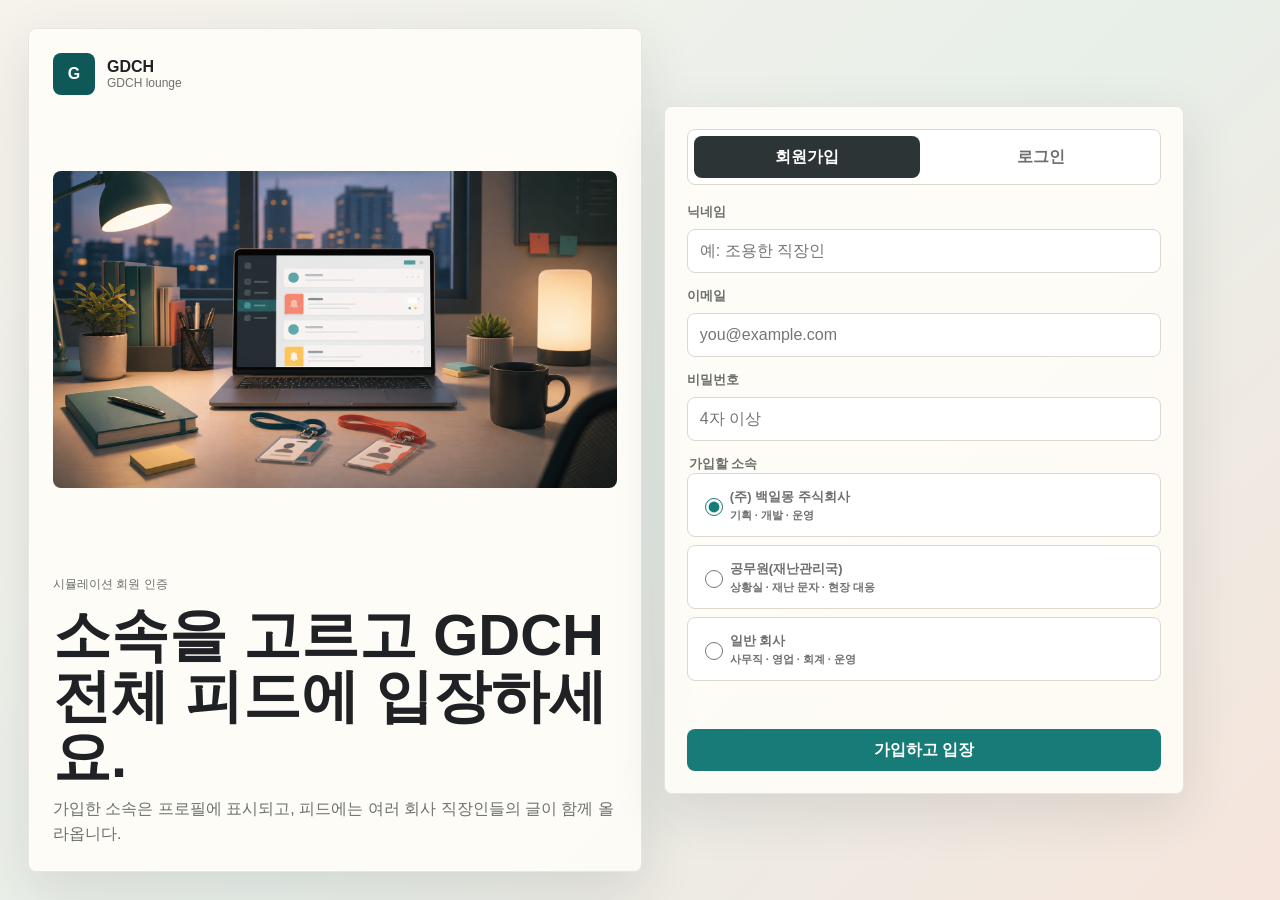
==== post.html @ 3b729e51 "Add files via upload" ====
﻿<!doctype html>
<html lang="ko">
  <head>
    <meta charset="UTF-8" />
    <meta name="viewport" content="width=device-width, initial-scale=1.0" />
    <title>GDCH 게시글 | GDCH</title>
    <link rel="stylesheet" href="styles.css" />
  </head>
  <body>
    <div class="app-shell" id="postShell">
      <aside class="sidebar" aria-label="주요 메뉴">
        <a class="brand" href="index.html" aria-label="GDCH 홈">
          <span class="brand-mark">G</span>
          <span>
            <strong>GDCH</strong>
            <small>GDCH lounge</small>
          </span>
        </a>
        <section class="profile-card" aria-label="내 프로필">
          <div class="profile-avatar" id="profileAvatar">나</div>
          <div>
            <span class="eyebrow">내 프로필</span>
            <h2 id="profileName">로그인 사용자</h2>
            <p id="profileGroup">소속 확인 중</p>
          </div>
        </section>

        <nav class="nav-list">
          <a class="nav-item" href="index.html" title="목록으로">
            <span class="icon">⌂</span><span>내 피드</span>
          </a>
          <button class="nav-item active" type="button" title="상세글">
            <span class="icon">▣</span><span>상세글</span>
          </button>
        </nav>

        <section class="identity-card">
          <img src="assets/workplace-panel.png" alt="업무용 책상과 노트북 일러스트" />
          <div>
            <span class="eyebrow">익명 인증 상태</span>
            <h2 id="identityTitle">인증 확인 중</h2>
            <p id="identityText">가입 소속과 관계없이 전체 글을 확인할 수 있습니다.</p>
          </div>
        </section>
      </aside>

      <main class="main">
        <header class="topbar">
          <div>
            <p class="eyebrow">GDCH 게시글</p>
            <h1 id="detailTitle">글을 불러오는 중</h1>
          </div>
          <div class="topbar-actions">
            <a class="ghost-button link-button" href="index.html">목록으로</a>
            <button class="ghost-button" type="button" id="logoutButton">로그아웃</button>
          </div>
        </header>

        <section class="content-grid detail-page-grid">
          <div class="feed" id="postDetail" aria-live="polite"></div>

          <aside class="right-rail" aria-label="게시글 정보">
            <section class="panel">
              <h2>글 정보</h2>
              <div class="metric-list">
                <div><strong id="detailLikes">0</strong><span>좋아요</span></div>
                <div><strong id="detailComments">0</strong><span>댓글</span></div>
                <div><strong id="detailGroup">-</strong><span>소속</span></div>
              </div>
            </section>
            <section class="panel compact">
              <h2>댓글 안내</h2>
              <p>댓글은 현재 브라우저의 시뮬레이션 데이터에 저장됩니다.</p>
            </section>
          </aside>
        </section>
      </main>
    </div>

    <script src="app-data.js"></script>
    <script src="post.js"></script>
  </body>
</html>
---- styles.css ----
﻿:root {
  color-scheme: light;
  --bg: #f4f1ea;
  --surface: #fffdf8;
  --surface-strong: #ffffff;
  --ink: #202124;
  --muted: #6d706d;
  --line: #ded8ce;
  --teal: #177c78;
  --teal-dark: #0e5957;
  --coral: #d85f45;
  --yellow: #e5b94c;
  --charcoal: #2d3436;
  --shadow: 0 18px 55px rgba(39, 42, 38, 0.12);
}

* {
  box-sizing: border-box;
}

body {
  margin: 0;
  min-height: 100vh;
  color: var(--ink);
  background: linear-gradient(135deg, #f7f3ec 0%, #e8efe9 54%, #f6e5dc 100%);
  font-family: Arial, "Noto Sans KR", sans-serif;
}

button,
input,
select,
textarea {
  font: inherit;
}

button {
  cursor: pointer;
}

.app-shell {
  display: grid;
  grid-template-columns: 280px minmax(0, 1fr);
  min-height: 100vh;
}

.sidebar {
  position: sticky;
  top: 0;
  height: 100vh;
  display: flex;
  flex-direction: column;
  gap: 24px;
  padding: 24px;
  border-right: 1px solid rgba(32, 33, 36, 0.1);
  background: rgba(255, 253, 248, 0.82);
  backdrop-filter: blur(18px);
}

.brand {
  display: flex;
  align-items: center;
  gap: 12px;
  color: inherit;
  text-decoration: none;
}

.brand-mark {
  display: grid;
  width: 42px;
  height: 42px;
  place-items: center;
  border-radius: 8px;
  color: #fff;
  background: var(--teal-dark);
  font-weight: 800;
}

.brand strong,
.brand small {
  display: block;
}

.brand small,
.eyebrow {
  color: var(--muted);
  font-size: 12px;
  letter-spacing: 0;
}

.nav-list {
  display: grid;
  gap: 8px;
}

.nav-item {
  display: flex;
  align-items: center;
  gap: 10px;
  width: 100%;
  min-height: 44px;
  padding: 0 12px;
  border: 1px solid transparent;
  border-radius: 8px;
  color: var(--muted);
  background: transparent;
  text-align: left;
}

.nav-item.active,
.nav-item:hover {
  color: var(--ink);
  border-color: var(--line);
  background: #fff;
}

.icon {
  display: grid;
  width: 22px;
  height: 22px;
  place-items: center;
  color: var(--teal);
  font-weight: 700;
}

.identity-card {
  margin-top: auto;
  overflow: hidden;
  border: 1px solid var(--line);
  border-radius: 8px;
  background: var(--surface-strong);
  box-shadow: var(--shadow);
}

.identity-card img {
  display: block;
  width: 100%;
  aspect-ratio: 16 / 10;
  object-fit: cover;
}

.identity-card div {
  padding: 16px;
}

.identity-card h2,
.panel h2 {
  margin: 6px 0 8px;
  font-size: 18px;
}

.identity-card p,
.panel p {
  margin: 0;
  color: var(--muted);
  line-height: 1.55;
}

.main {
  padding: 28px;
}

.topbar,
.toolbar,
.composer,
.post,
.panel {
  border: 1px solid rgba(32, 33, 36, 0.1);
  border-radius: 8px;
  background: rgba(255, 253, 248, 0.9);
}

.topbar {
  display: flex;
  align-items: center;
  justify-content: space-between;
  gap: 16px;
  padding: 22px 24px;
}

.topbar h1 {
  margin: 4px 0 0;
  font-size: clamp(28px, 4vw, 46px);
  line-height: 1.05;
}

.primary-button,
.ghost-button {
  min-height: 42px;
  padding: 0 16px;
  border-radius: 8px;
  border: 1px solid transparent;
  font-weight: 700;
}

.primary-button {
  color: #fff;
  background: var(--teal);
}

.primary-button:hover {
  background: var(--teal-dark);
}

.ghost-button {
  color: var(--charcoal);
  background: #fff;
  border-color: var(--line);
}






.toolbar {
  display: flex;
  justify-content: space-between;
  gap: 14px;
  margin-top: 18px;
  padding: 12px;
}

.segmented {
  display: flex;
  flex-wrap: wrap;
  gap: 8px;
}

.segment {
  min-height: 36px;
  padding: 0 14px;
  border: 1px solid transparent;
  border-radius: 8px;
  color: var(--muted);
  background: transparent;
}

.segment.active {
  color: #fff;
  background: var(--charcoal);
}

.search-box {
  display: flex;
  align-items: center;
  gap: 8px;
  min-width: min(320px, 100%);
  padding: 0 12px;
  border: 1px solid var(--line);
  border-radius: 8px;
  background: #fff;
}

.search-box input {
  width: 100%;
  min-height: 36px;
  border: 0;
  outline: 0;
  background: transparent;
}

.composer {
  display: grid;
  gap: 14px;
  margin-top: 18px;
  padding: 18px;
}

.composer.hidden {
  display: none;
}

.composer-grid {
  display: grid;
  grid-template-columns: 180px minmax(0, 1fr);
  gap: 12px;
}

.composer label {
  display: grid;
  gap: 7px;
  color: var(--muted);
  font-size: 13px;
  font-weight: 700;
}

.composer input,
.composer select,
.composer textarea {
  width: 100%;
  border: 1px solid var(--line);
  border-radius: 8px;
  background: #fff;
  color: var(--ink);
  outline-color: var(--teal);
}

.composer input,
.composer select {
  min-height: 42px;
  padding: 0 12px;
}

.composer textarea {
  resize: vertical;
  padding: 12px;
}

.composer-actions {
  display: flex;
  justify-content: flex-end;
  gap: 8px;
}

.content-grid {
  display: grid;
  grid-template-columns: minmax(0, 1fr) 300px;
  gap: 18px;
  margin-top: 18px;
}

.feed {
  display: grid;
  gap: 12px;
}

.post {
  padding: 18px;
  background: var(--surface-strong);
}

.post-header,
.post-footer {
  display: flex;
  align-items: center;
  justify-content: space-between;
  gap: 12px;
}

.author {
  display: flex;
  align-items: center;
  gap: 10px;
}

.avatar {
  display: grid;
  width: 38px;
  height: 38px;
  place-items: center;
  border-radius: 8px;
  color: #fff;
  background: var(--coral);
  font-weight: 800;
}

.author strong,
.author span {
  display: block;
}

.author span,
.post-meta,
.empty-state {
  color: var(--muted);
  font-size: 13px;
}

.badge {
  display: inline-flex;
  align-items: center;
  min-height: 28px;
  padding: 0 10px;
  border-radius: 999px;
  color: var(--teal-dark);
  background: #dbece8;
  font-size: 12px;
  font-weight: 800;
}

.post h2 {
  margin: 16px 0 8px;
  font-size: 20px;
}

.post p {
  margin: 0;
  color: #3f4441;
  line-height: 1.62;
}

.post-footer {
  margin-top: 16px;
}

.action-row {
  display: flex;
  flex-wrap: wrap;
  gap: 8px;
}

.action-button {
  min-height: 34px;
  padding: 0 10px;
  border: 1px solid var(--line);
  border-radius: 8px;
  background: #fff;
  color: var(--muted);
}

.action-button.active {
  color: var(--teal-dark);
  border-color: rgba(23, 124, 120, 0.45);
  background: #edf7f4;
}

.right-rail {
  display: grid;
  align-content: start;
  gap: 12px;
}

.panel {
  padding: 18px;
}

.metric-list {
  display: grid;
  gap: 10px;
}

.metric-list div {
  display: flex;
  align-items: baseline;
  justify-content: space-between;
  gap: 12px;
  padding-bottom: 10px;
  border-bottom: 1px solid var(--line);
}

.metric-list div:last-child {
  padding-bottom: 0;
  border-bottom: 0;
}

.metric-list strong {
  font-size: 22px;
  color: var(--teal-dark);
}

.metric-list span {
  color: var(--muted);
  font-size: 13px;
}

.chips {
  display: flex;
  flex-wrap: wrap;
  gap: 8px;
}

.chip {
  display: inline-flex;
  align-items: center;
  min-height: 32px;
  padding: 0 10px;
  border-radius: 999px;
  color: var(--charcoal);
  background: #f1e8da;
  font-size: 13px;
}

.compact {
  border-left: 4px solid var(--yellow);
}

.empty-state {
  padding: 26px;
  border: 1px dashed var(--line);
  border-radius: 8px;
  background: rgba(255, 253, 248, 0.7);
  text-align: center;
}

@media (max-width: 1080px) {
  .app-shell,
  .content-grid {
    grid-template-columns: 1fr;
  }

  .sidebar {
    position: static;
    height: auto;
  }

  .identity-card {
    display: grid;
    grid-template-columns: 160px minmax(0, 1fr);
  }

  .identity-card img {
    height: 100%;
    aspect-ratio: auto;
  }
}

@media (max-width: 720px) {
  .main,
  .sidebar {
    padding: 16px;
  }

  .topbar,
  .toolbar,
  .post-header,
  .post-footer {
    align-items: stretch;
    flex-direction: column;
  }
  .composer-grid,
  .identity-card {
    grid-template-columns: 1fr;
  }

  .search-box {
    width: 100%;
  }

  .primary-button,
  .ghost-button {
    width: 100%;
  }
}

.hidden {
  display: none !important;
}

.auth-screen {
  display: grid;
  grid-template-columns: minmax(360px, 0.9fr) minmax(360px, 520px);
  gap: 22px;
  min-height: 100vh;
  padding: 28px;
}

.auth-visual,
.auth-panel {
  border: 1px solid rgba(32, 33, 36, 0.1);
  border-radius: 8px;
  background: rgba(255, 253, 248, 0.9);
  box-shadow: var(--shadow);
}

.auth-visual {
  display: grid;
  align-content: space-between;
  gap: 22px;
  overflow: hidden;
  padding: 24px;
}

.auth-visual img {
  width: 100%;
  max-height: 380px;
  object-fit: cover;
  border-radius: 8px;
}

.auth-visual h1 {
  max-width: 760px;
  margin: 8px 0 10px;
  font-size: clamp(32px, 5vw, 58px);
  line-height: 1.05;
}

.auth-visual p:last-child,
.band-text {
  margin: 0;
  color: var(--muted);
  line-height: 1.55;
}

.auth-panel {
  align-self: center;
  display: grid;
  gap: 18px;
  padding: 22px;
}

.auth-tabs {
  display: grid;
  grid-template-columns: 1fr 1fr;
  gap: 8px;
  padding: 6px;
  border: 1px solid var(--line);
  border-radius: 8px;
  background: #fff;
}

.auth-tab {
  min-height: 42px;
  border: 0;
  border-radius: 8px;
  color: var(--muted);
  background: transparent;
  font-weight: 800;
}

.auth-tab.active {
  color: #fff;
  background: var(--charcoal);
}

.auth-form {
  display: grid;
  gap: 14px;
}

.auth-form label,
.auth-form fieldset {
  display: grid;
  gap: 8px;
}

.auth-form label span,
.auth-form legend {
  color: var(--muted);
  font-size: 13px;
  font-weight: 800;
}

.auth-form input[type="text"],
.auth-form input[type="email"],
.auth-form input[type="password"] {
  width: 100%;
  min-height: 44px;
  padding: 0 12px;
  border: 1px solid var(--line);
  border-radius: 8px;
  background: #fff;
  outline-color: var(--teal);
}

.auth-form fieldset {
  margin: 0;
  padding: 0;
  border: 0;
}

.group-choice {
  grid-template-columns: 22px minmax(0, 1fr);
  align-items: center;
  min-height: 64px;
  padding: 12px;
  border: 1px solid var(--line);
  border-radius: 8px;
  background: #fff;
}

.group-choice input {
  width: 18px;
  height: 18px;
  accent-color: var(--teal);
}

.group-choice strong,
.group-choice small {
  display: block;
}

.group-choice small {
  margin-top: 3px;
  color: var(--muted);
}

.form-message {
  min-height: 20px;
  margin: 0;
  color: var(--coral);
  font-size: 13px;
  font-weight: 700;
}

.topbar-actions {
  display: flex;
  gap: 8px;
}

@media (max-width: 900px) {
  .auth-screen {
    grid-template-columns: 1fr;
    padding: 16px;
  }
}

@media (max-width: 720px) {
  .topbar-actions {
    display: grid;
    grid-template-columns: 1fr;
  }
}

.post-clickable {
  cursor: pointer;
  transition: transform 160ms ease, box-shadow 160ms ease, border-color 160ms ease;
}

.post-clickable:hover,
.post-clickable:focus-visible {
  border-color: rgba(23, 124, 120, 0.35);
  box-shadow: 0 12px 34px rgba(39, 42, 38, 0.1);
  transform: translateY(-1px);
  outline: 0;
}


.community-heading {
  display: flex;
  align-items: center;
  justify-content: space-between;
  gap: 14px;
  padding: 16px 18px;
  border: 1px solid rgba(32, 33, 36, 0.1);
  border-radius: 8px;
  background: rgba(255, 253, 248, 0.9);
}

.community-heading h2 {
  margin: 4px 0 0;
  font-size: 22px;
}

.community-heading span {
  color: var(--muted);
  font-size: 13px;
  font-weight: 700;
}

.detail-view {
  display: grid;
  gap: 14px;
}

.back-button {
  justify-self: start;
}

.detail-header {
  padding-top: 2px;
}

.detail-body {
  font-size: 17px;
}

.comments-panel {
  display: grid;
  gap: 14px;
  padding: 18px;
  border: 1px solid rgba(32, 33, 36, 0.1);
  border-radius: 8px;
  background: var(--surface-strong);
}

.comments-head {
  display: flex;
  align-items: baseline;
  justify-content: space-between;
  gap: 12px;
  padding-bottom: 12px;
  border-bottom: 1px solid var(--line);
}

.comments-head h2 {
  margin: 0;
  font-size: 18px;
}

.comments-head span {
  color: var(--muted);
  font-size: 13px;
}

.comment-list {
  display: grid;
  gap: 12px;
}

.comment-item {
  display: grid;
  grid-template-columns: 34px minmax(0, 1fr);
  gap: 10px;
  padding: 12px;
  border: 1px solid var(--line);
  border-radius: 8px;
  background: #fff;
}

.comment-avatar {
  display: grid;
  width: 34px;
  height: 34px;
  place-items: center;
  border-radius: 8px;
  color: #fff;
  background: var(--teal);
  font-size: 12px;
  font-weight: 800;
}

.comment-item strong,
.comment-item span {
  display: block;
}

.comment-item p {
  margin: 5px 0 6px;
  color: #3f4441;
  line-height: 1.55;
}

.comment-item span {
  color: var(--muted);
  font-size: 12px;
}

.comment-form {
  display: grid;
  gap: 10px;
}

.comment-form label {
  display: grid;
  gap: 7px;
  color: var(--muted);
  font-size: 13px;
  font-weight: 800;
}

.comment-form textarea {
  width: 100%;
  resize: vertical;
  padding: 12px;
  border: 1px solid var(--line);
  border-radius: 8px;
  background: #fff;
  outline-color: var(--teal);
}

.comment-form .primary-button {
  justify-self: end;
}

@media (max-width: 720px) {
  .community-heading,
  .comments-head {
    align-items: stretch;
    flex-direction: column;
  }

  .comment-form .primary-button {
    justify-self: stretch;
  }
}

.link-button {
  display: inline-flex;
  align-items: center;
  justify-content: center;
  text-decoration: none;
}

.detail-page-grid {
  align-items: start;
}

.nav-list a.nav-item {
  text-decoration: none;
}

.profile-card {
  display: grid;
  grid-template-columns: 46px minmax(0, 1fr);
  gap: 12px;
  align-items: center;
  padding: 14px;
  border: 1px solid var(--line);
  border-radius: 8px;
  background: #fff;
}

.profile-avatar {
  display: grid;
  width: 46px;
  height: 46px;
  place-items: center;
  border-radius: 8px;
  color: #fff;
  background: var(--coral);
  font-size: 18px;
  font-weight: 800;
}

.profile-card h2 {
  margin: 4px 0 3px;
  overflow: hidden;
  font-size: 18px;
  text-overflow: ellipsis;
  white-space: nowrap;
}

.profile-card p {
  margin: 0;
  overflow: hidden;
  color: var(--muted);
  font-size: 13px;
  text-overflow: ellipsis;
  white-space: nowrap;
}
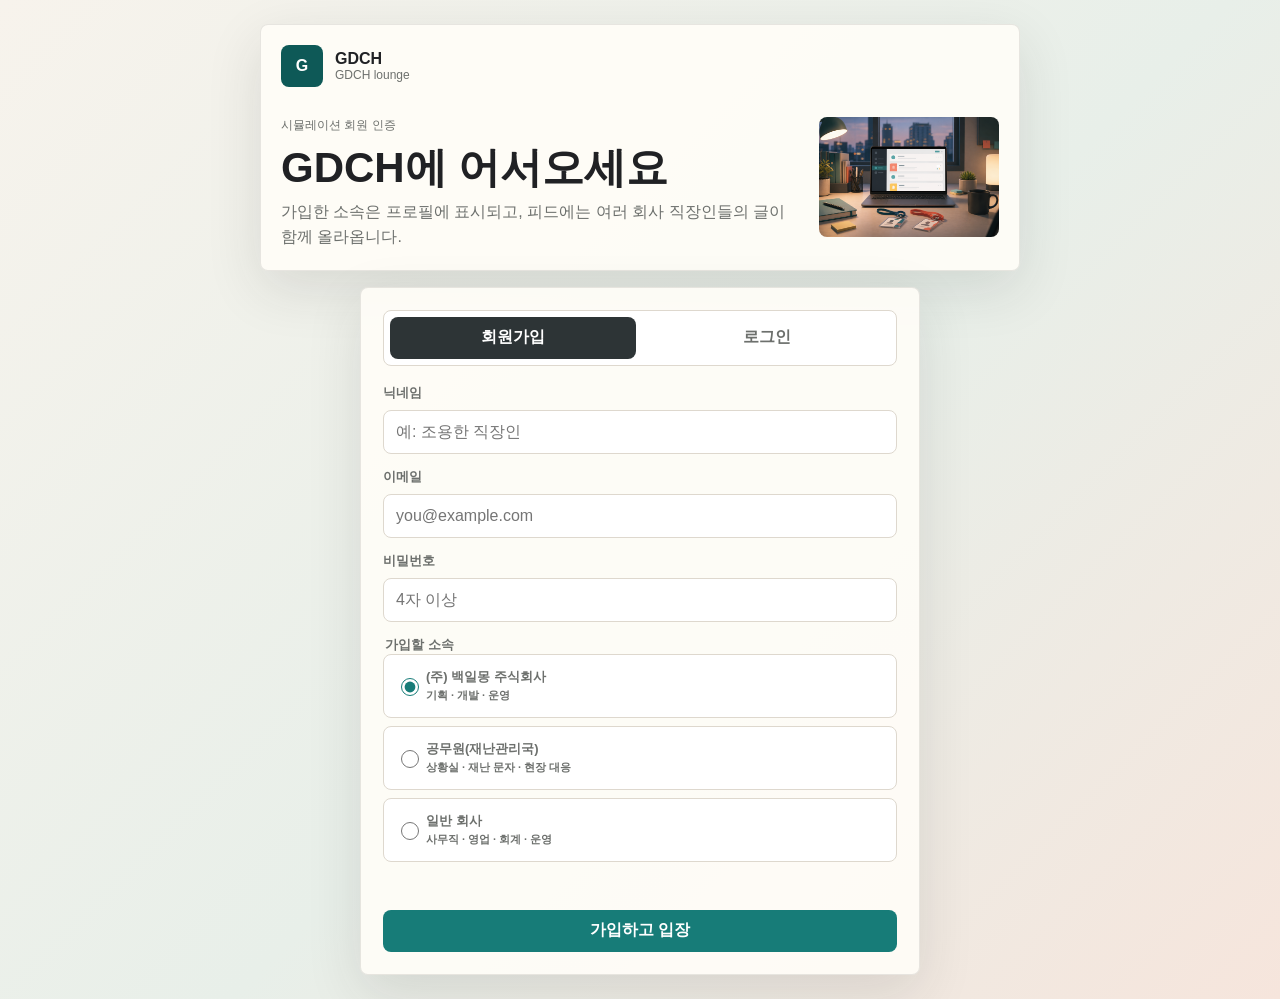
==== commit 9a39c7d8: "Add files via upload" ====
--- a/post.html
+++ b/post.html
@@ -47,8 +47,8 @@
       <main class="main">
         <header class="topbar">
           <div>
-            <p class="eyebrow">GDCH 게시글</p>
-            <h1 id="detailTitle">글을 불러오는 중</h1>
+            <p class="eyebrow" id="detailTitle">GDCH 게시글</p>
+            <h1>상세글</h1>
           </div>
           <div class="topbar-actions">
             <a class="ghost-button link-button" href="index.html">목록으로</a>
@@ -85,3 +85,4 @@
 
 
 
+
--- a/styles.css
+++ b/styles.css
@@ -920,3 +920,74 @@
 }
 
 
+
+/* Centered authentication layout */
+.auth-screen {
+  grid-template-columns: minmax(0, 760px);
+  justify-content: center;
+  align-content: center;
+  gap: 16px;
+  padding: 24px;
+}
+
+.auth-visual {
+  display: grid;
+  grid-template-columns: minmax(0, 1fr) 180px;
+  align-items: center;
+  gap: 18px;
+  padding: 20px;
+}
+
+.auth-visual .brand {
+  grid-column: 1 / -1;
+}
+
+.auth-visual img {
+  grid-column: 2;
+  grid-row: 2;
+  width: 180px;
+  height: 120px;
+  max-height: none;
+}
+
+.auth-visual > div:last-child {
+  grid-column: 1;
+  grid-row: 2;
+}
+
+.auth-visual h1 {
+  max-width: 520px;
+  font-size: clamp(28px, 4vw, 42px);
+}
+
+.auth-panel {
+  width: min(100%, 560px);
+  justify-self: center;
+  align-self: auto;
+}
+
+@media (max-width: 720px) {
+  .auth-screen {
+    align-content: start;
+  }
+
+  .auth-visual {
+    grid-template-columns: 1fr;
+  }
+
+  .auth-visual img,
+  .auth-visual > div:last-child {
+    grid-column: 1;
+    grid-row: auto;
+  }
+
+  .auth-visual img {
+    width: 100%;
+    height: auto;
+    max-height: 220px;
+  }
+}
+
+.detail-page-grid {
+  margin-top: 18px;
+}
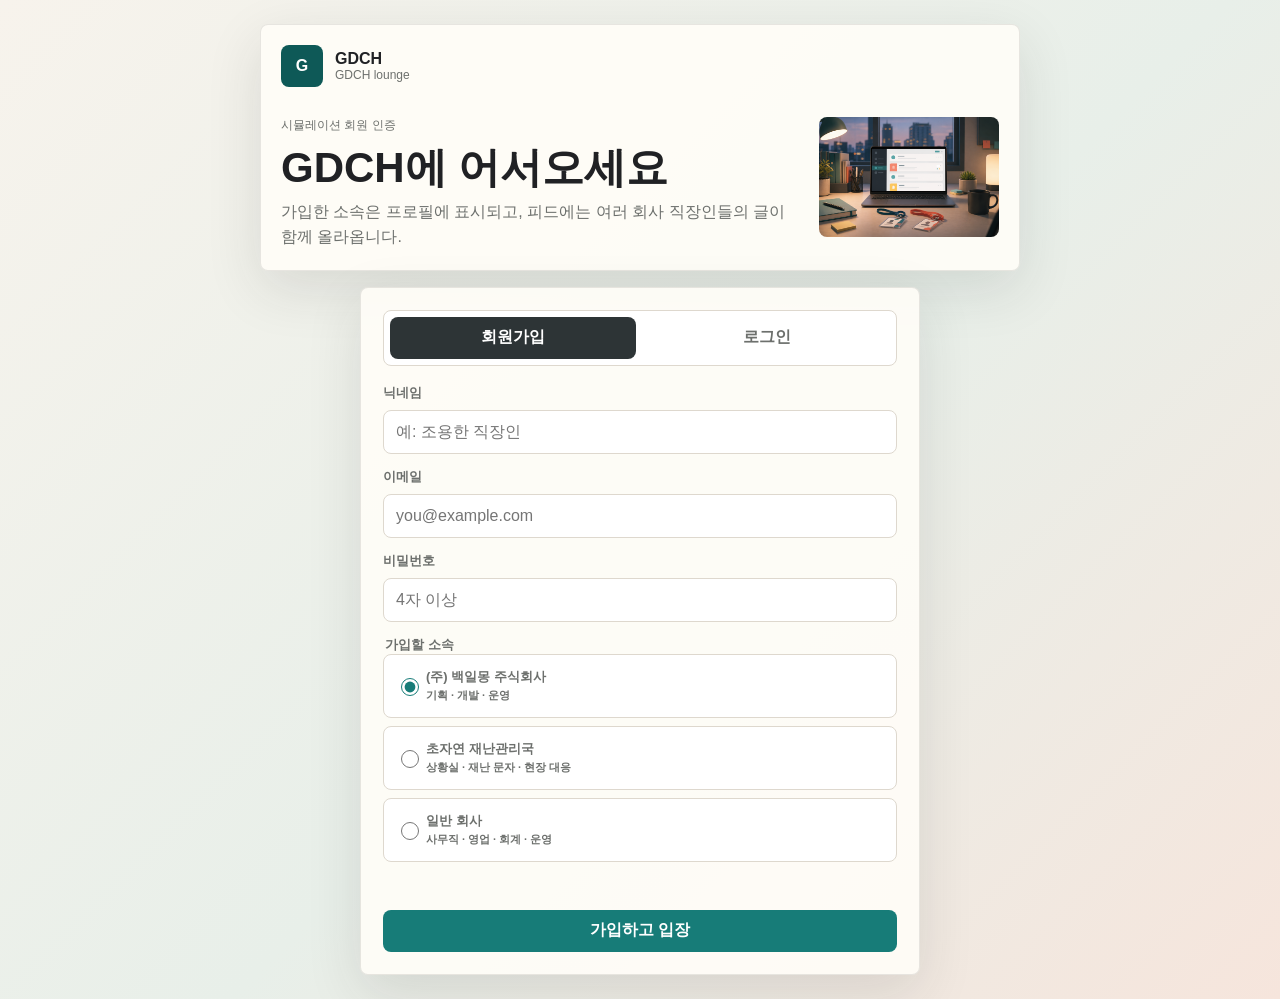
==== commit c4ec8e0f: "Add files via upload" ====
--- a/post.html
+++ b/post.html
@@ -86,3 +86,4 @@
 
 
 
+
--- a/styles.css
+++ b/styles.css
@@ -991,3 +991,62 @@
 .detail-page-grid {
   margin-top: 18px;
 }
+
+
+
+/* Organization avatars: black background, white hanja */
+.avatar,
+.profile-avatar {
+  color: #fff;
+  background: #050505;
+  border: 1px solid rgba(255, 255, 255, 0.18);
+  box-shadow: inset 0 0 0 1px rgba(255, 255, 255, 0.08);
+}
+
+.avatar,
+.profile-avatar {
+  display: inline-grid;
+  place-items: center;
+  align-items: center;
+  justify-items: center;
+  line-height: 1;
+  text-align: center;
+  font-family: Arial, "Noto Sans KR", sans-serif;
+}
+
+.avatar {
+  font-size: 18px;
+}
+
+.profile-avatar {
+  font-size: 20px;
+}
+
+.avatar,
+.profile-avatar {
+  display: flex;
+  align-items: center;
+  justify-content: center;
+  overflow: hidden;
+  font-size: 0;
+}
+
+
+
+.avatar,
+.profile-avatar {
+  display: inline-flex;
+  align-items: center;
+  justify-content: center;
+  padding: 0;
+  overflow: hidden;
+  background: #050505;
+}
+
+.avatar-image {
+  display: block;
+  width: 100%;
+  height: 100%;
+  object-fit: cover;
+}
+
